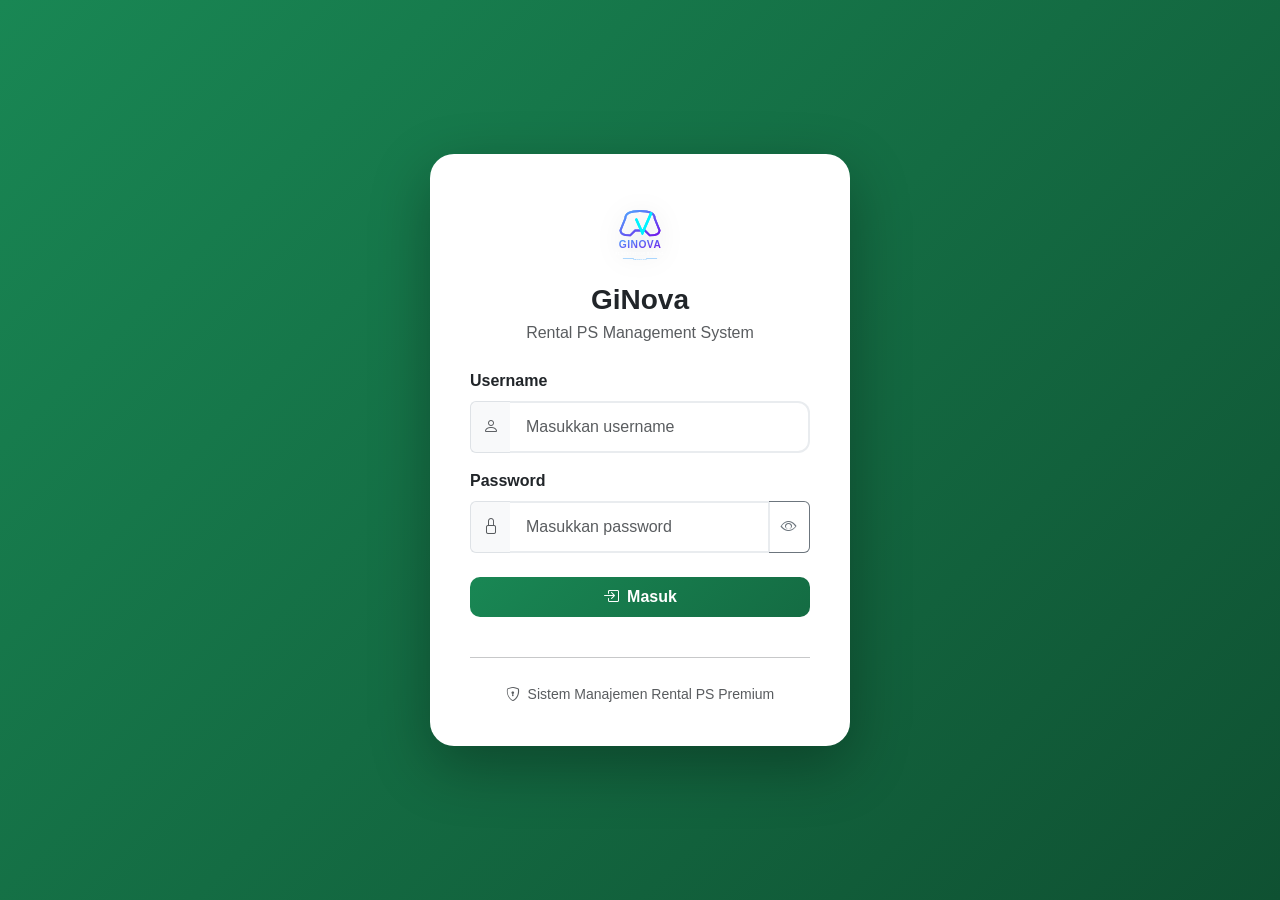
==== index.html @ f3b9b478 "Initial commit: GiNova Rental PS Management System - Premium Edition" ====
<!DOCTYPE html>
<html lang="id">
<head>
  <meta charset="UTF-8">
  <meta name="viewport" content="width=device-width, initial-scale=1.0">
  <meta name="description" content="GiNova Rental PS Management System - Sistem manajemen rental PlayStation premium dengan billing real-time, F&B, laporan keuangan, dan pembayaran QRIS.">
  <meta name="theme-color" content="#146c43">
  <meta name="apple-mobile-web-app-capable" content="yes">
  <meta name="apple-mobile-web-app-status-bar-style" content="black-translucent">
  <meta name="apple-mobile-web-app-title" content="GiNova PS">
  <meta name="msapplication-TileColor" content="#146c43">
  <title>Login | GiNova Rental PS</title>
  <link rel="manifest" href="manifest.json">
  <link rel="icon" type="image/svg+xml" href="img/ginova-logo.svg">
  <link rel="apple-touch-icon" href="img/ginova-logo.svg">
  <link rel="preconnect" href="https://cdn.jsdelivr.net">
  <link href="https://cdn.jsdelivr.net/npm/bootstrap@5.3.2/dist/css/bootstrap.min.css" rel="stylesheet">
  <link href="https://cdn.jsdelivr.net/npm/bootstrap-icons@1.11.1/font/bootstrap-icons.css" rel="stylesheet">
  <link rel="stylesheet" href="css/style.css">
</head>
<body>
  <div class="login-container">
    <div class="login-card fade-in">
      <div class="text-center mb-3">
        <img src="img/ginova-logo.svg" alt="GiNova" class="login-logo-img">
      </div>
      <h3 class="text-center fw-bold mb-1">GiNova</h3>
      <p class="text-muted text-center mb-4">Rental PS Management System</p>
      
      <form id="loginForm">
        <div class="mb-3">
          <label class="form-label fw-semibold">Username</label>
          <div class="input-group">
            <span class="input-group-text bg-light border-end-0">
              <i class="bi bi-person text-muted"></i>
            </span>
            <input type="text" class="form-control form-control-gn border-start-0" id="username" placeholder="Masukkan username" required>
          </div>
        </div>
        
        <div class="mb-4">
          <label class="form-label fw-semibold">Password</label>
          <div class="input-group">
            <span class="input-group-text bg-light border-end-0">
              <i class="bi bi-lock text-muted"></i>
            </span>
            <input type="password" class="form-control form-control-gn border-start-0" id="password" placeholder="Masukkan password" required>
            <button class="btn btn-outline-secondary border-start-0" type="button" id="togglePassword">
              <i class="bi bi-eye"></i>
            </button>
          </div>
        </div>
        
        <button type="submit" class="btn btn-gn-primary w-100 py-2 mb-3">
          <i class="bi bi-box-arrow-in-right me-2"></i>Masuk
        </button>
        
        <div class="alert alert-danger d-none" id="loginError">
          <i class="bi bi-exclamation-triangle-fill me-2"></i>
          <span id="errorMessage"></span>
        </div>
      </form>
      
      <hr class="my-4">
      
      <div class="text-center">
        <small class="text-muted">
          <i class="bi bi-shield-lock me-1"></i>
          Sistem Manajemen Rental PS Premium
        </small>
      </div>
    </div>
  </div>

  <script src="https://cdn.jsdelivr.net/npm/bootstrap@5.3.2/dist/js/bootstrap.bundle.min.js"></script>
  <script src="js/app.js"></script>
  <script src="js/auth.js"></script>
  <script>
    // Toggle password visibility
    document.getElementById('togglePassword').addEventListener('click', function() {
      const passwordInput = document.getElementById('password');
      const icon = this.querySelector('i');
      if (passwordInput.type === 'password') {
        passwordInput.type = 'text';
        icon.classList.replace('bi-eye', 'bi-eye-slash');
      } else {
        passwordInput.type = 'password';
        icon.classList.replace('bi-eye-slash', 'bi-eye');
      }
    });
    
    // Handle login
    document.getElementById('loginForm').addEventListener('submit', function(e) {
      e.preventDefault();
      
      const username = document.getElementById('username').value.trim();
      const password = document.getElementById('password').value;
      const errorDiv = document.getElementById('loginError');
      const errorMessage = document.getElementById('errorMessage');
      
      const result = Auth.login(username, password);
      
      if (result.success) {
        errorDiv.classList.add('d-none');
      if (result.user.role === 'admin') {
          window.location.replace('admin.html');
        } else {
          window.location.replace('dashboard.html');
        }
      } else {
        errorMessage.textContent = result.message;
        errorDiv.classList.remove('d-none');
      }
    });
    
    // Redirect if already logged in
    if (Auth.isLoggedIn()) {
      const user = Auth.getCurrentUser();
      if (user.role === 'admin') {
        window.location.replace('admin.html');
      } else {
        window.location.replace('dashboard.html');
      }
    }
  </script>
</body>
</html>
---- css/style.css ----
/* ============================================
   GINOVA - Rental PS Management System
   Bootstrap 5 Custom Theme (Green & White)
   ============================================ */

:root {
  --gn-primary: #198754;
  --gn-primary-dark: #146c43;
  --gn-primary-light: #d1e7dd;
  --gn-secondary: #f8f9fa;
  --gn-bg: #f1f8f5;
  --gn-card-bg: #ffffff;
  --gn-text-dark: #212529;
  --gn-text-muted: #6c757d;
  --gn-available: #198754;
  --gn-busy: #ffc107;
  --gn-danger: #dc3545;
  --gn-info: #0dcaf0;
}

body {
  background-color: var(--gn-bg);
  font-family: 'Segoe UI', Tahoma, Geneva, Verdana, sans-serif;
  color: var(--gn-text-dark);
}

/* Navbar Custom */
.navbar-ginova {
  background: linear-gradient(135deg, var(--gn-primary) 0%, var(--gn-primary-dark) 100%);
  box-shadow: 0 2px 10px rgba(25, 135, 84, 0.3);
}

.navbar-ginova .navbar-brand,
.navbar-ginova .nav-link {
  color: #ffffff !important;
}

.navbar-ginova .nav-link:hover {
  color: var(--gn-primary-light) !important;
}

/* Cards */
.gn-card {
  border: none;
  border-radius: 16px;
  box-shadow: 0 4px 20px rgba(0, 0, 0, 0.06);
  transition: all 0.3s ease;
  background: var(--gn-card-bg);
  overflow: hidden;
}

.gn-card:hover {
  transform: translateY(-4px);
  box-shadow: 0 8px 30px rgba(0, 0, 0, 0.1);
}

.gn-card-header {
  background: transparent;
  border-bottom: 1px solid rgba(25, 135, 84, 0.1);
  padding: 1.25rem 1.5rem;
  font-weight: 600;
}

/* Console Cards */
.console-card {
  border-radius: 16px;
  border: 2px solid transparent;
  transition: all 0.3s ease;
  position: relative;
  overflow: hidden;
}

.console-card::before {
  content: '';
  position: absolute;
  top: 0;
  left: 0;
  width: 4px;
  height: 100%;
  background: var(--gn-primary);
  transition: width 0.3s ease;
}

.console-card:hover::before {
  width: 6px;
}

.console-card.available {
  border-color: var(--gn-available);
  background: linear-gradient(135deg, #ffffff 0%, #e8f5e9 100%);
}

.console-card.busy {
  border-color: var(--gn-busy);
  background: linear-gradient(135deg, #ffffff 0%, #fff8e1 100%);
}

.console-card .status-badge {
  position: absolute;
  top: 12px;
  right: 12px;
  font-size: 0.75rem;
  padding: 4px 10px;
  border-radius: 20px;
  font-weight: 600;
}

.status-badge.available {
  background: var(--gn-primary-light);
  color: var(--gn-primary-dark);
}

.status-badge.busy {
  background: #fff3cd;
  color: #856404;
}

/* Timer Display */
.timer-display {
  font-family: 'Courier New', monospace;
  font-size: 1.5rem;
  font-weight: 700;
  letter-spacing: 2px;
  color: var(--gn-primary-dark);
}

.timer-display.warning {
  color: var(--gn-busy);
  animation: pulse 1s infinite;
}

@keyframes pulse {
  0%, 100% { opacity: 1; }
  50% { opacity: 0.6; }
}

/* Buttons Custom */
.btn-gn-primary {
  background: linear-gradient(135deg, var(--gn-primary) 0%, var(--gn-primary-dark) 100%);
  border: none;
  color: white;
  border-radius: 10px;
  padding: 10px 24px;
  font-weight: 600;
  transition: all 0.3s ease;
}

.btn-gn-primary:hover {
  transform: translateY(-2px);
  box-shadow: 0 6px 20px rgba(25, 135, 84, 0.4);
  color: white;
}

.btn-gn-outline {
  border: 2px solid var(--gn-primary);
  color: var(--gn-primary);
  background: transparent;
  border-radius: 10px;
  font-weight: 600;
  transition: all 0.3s ease;
}

.btn-gn-outline:hover {
  background: var(--gn-primary);
  color: white;
}

/* Login Page */
.login-container {
  min-height: 100vh;
  display: flex;
  align-items: center;
  justify-content: center;
  background: linear-gradient(135deg, var(--gn-primary) 0%, #0f5132 100%);
  padding: 20px;
}

.login-card {
  background: white;
  border-radius: 24px;
  padding: 40px;
  width: 100%;
  max-width: 420px;
  box-shadow: 0 20px 60px rgba(0, 0, 0, 0.3);
}

.login-logo {
  width: 80px;
  height: 80px;
  background: linear-gradient(135deg, var(--gn-primary) 0%, var(--gn-primary-dark) 100%);
  border-radius: 20px;
  display: flex;
  align-items: center;
  justify-content: center;
  margin: 0 auto 24px;
  color: white;
  font-size: 2rem;
  font-weight: 700;
}

.login-logo-img {
  max-width: 220px;
  width: 100%;
  height: auto;
  display: block;
  margin: 0 auto 16px;
  filter: drop-shadow(0 4px 12px rgba(0,0,0,0.15));
}

/* Form Controls */
.form-control-gn {
  border: 2px solid #e9ecef;
  border-radius: 12px;
  padding: 12px 16px;
  transition: all 0.3s ease;
}

.form-control-gn:focus {
  border-color: var(--gn-primary);
  box-shadow: 0 0 0 4px rgba(25, 135, 84, 0.15);
}

/* Tables */
.gn-table {
  border-collapse: separate;
  border-spacing: 0;
}

.gn-table thead th {
  background: var(--gn-primary);
  color: white;
  font-weight: 600;
  border: none;
  padding: 14px 16px;
}

.gn-table thead th:first-child {
  border-radius: 12px 0 0 0;
}

.gn-table thead th:last-child {
  border-radius: 0 12px 0 0;
}

.gn-table tbody td {
  padding: 14px 16px;
  border-bottom: 1px solid #e9ecef;
  vertical-align: middle;
}

.gn-table tbody tr:hover {
  background: var(--gn-primary-light);
}

/* Stats Cards */
.stat-card {
  border-radius: 16px;
  padding: 24px;
  color: white;
  position: relative;
  overflow: hidden;
}

.stat-card::after {
  content: '';
  position: absolute;
  top: -20px;
  right: -20px;
  width: 100px;
  height: 100px;
  background: rgba(255, 255, 255, 0.1);
  border-radius: 50%;
}

.stat-card.primary { background: linear-gradient(135deg, var(--gn-primary) 0%, var(--gn-primary-dark) 100%); }
.stat-card.warning { background: linear-gradient(135deg, #ffc107 0%, #e0a800 100%); color: #212529; }
.stat-card.danger { background: linear-gradient(135deg, #dc3545 0%, #bd2130 100%); }
.stat-card.info { background: linear-gradient(135deg, #0dcaf0 0%, #0aafc4 100%); }

.stat-card .stat-value {
  font-size: 2rem;
  font-weight: 700;
  margin-bottom: 4px;
}

.stat-card .stat-label {
  font-size: 0.875rem;
  opacity: 0.9;
}

/* Modal Custom */
.modal-gn .modal-content {
  border-radius: 20px;
  border: none;
  box-shadow: 0 20px 60px rgba(0, 0, 0, 0.2);
}

.modal-gn .modal-header {
  background: var(--gn-primary-light);
  border-radius: 20px 20px 0 0;
  border-bottom: 1px solid rgba(25, 135, 84, 0.2);
}

.modal-gn .modal-footer {
  border-top: 1px solid rgba(25, 135, 84, 0.1);
}

/* Receipt / Nota */
.receipt {
  background: white;
  border: 1px dashed #ccc;
  padding: 24px;
  max-width: 320px;
  margin: 0 auto;
  font-family: 'Courier New', monospace;
}

.receipt-header {
  text-align: center;
  border-bottom: 1px dashed #ccc;
  padding-bottom: 12px;
  margin-bottom: 12px;
}

.receipt-header h4 {
  margin: 0;
  font-weight: 700;
}

.receipt-line {
  display: flex;
  justify-content: space-between;
  padding: 4px 0;
}

.receipt-total {
  border-top: 1px dashed #ccc;
  margin-top: 12px;
  padding-top: 12px;
  font-weight: 700;
  font-size: 1.1rem;
}

/* Animations */
.fade-in {
  animation: fadeIn 0.4s ease;
}

@keyframes fadeIn {
  from { opacity: 0; transform: translateY(10px); }
  to { opacity: 1; transform: translateY(0); }
}

.slide-in {
  animation: slideIn 0.3s ease;
}

@keyframes slideIn {
  from { opacity: 0; transform: translateX(-20px); }
  to { opacity: 1; transform: translateX(0); }
}

/* Scrollbar Custom */
::-webkit-scrollbar {
  width: 8px;
}

::-webkit-scrollbar-track {
  background: var(--gn-bg);
}

::-webkit-scrollbar-thumb {
  background: var(--gn-primary);
  border-radius: 4px;
}

::-webkit-scrollbar-thumb:hover {
  background: var(--gn-primary-dark);
}

/* Print Styles */
@media print {
  .no-print {
    display: none !important;
  }
  .receipt {
    border: none;
    box-shadow: none;
  }
  body {
    background: white;
  }
}

/* Responsive Adjustments */
@media (max-width: 768px) {
  .login-card {
    padding: 24px;
  }
  
  .timer-display {
    font-size: 1.2rem;
  }
  
  .stat-card .stat-value {
    font-size: 1.5rem;
  }
}
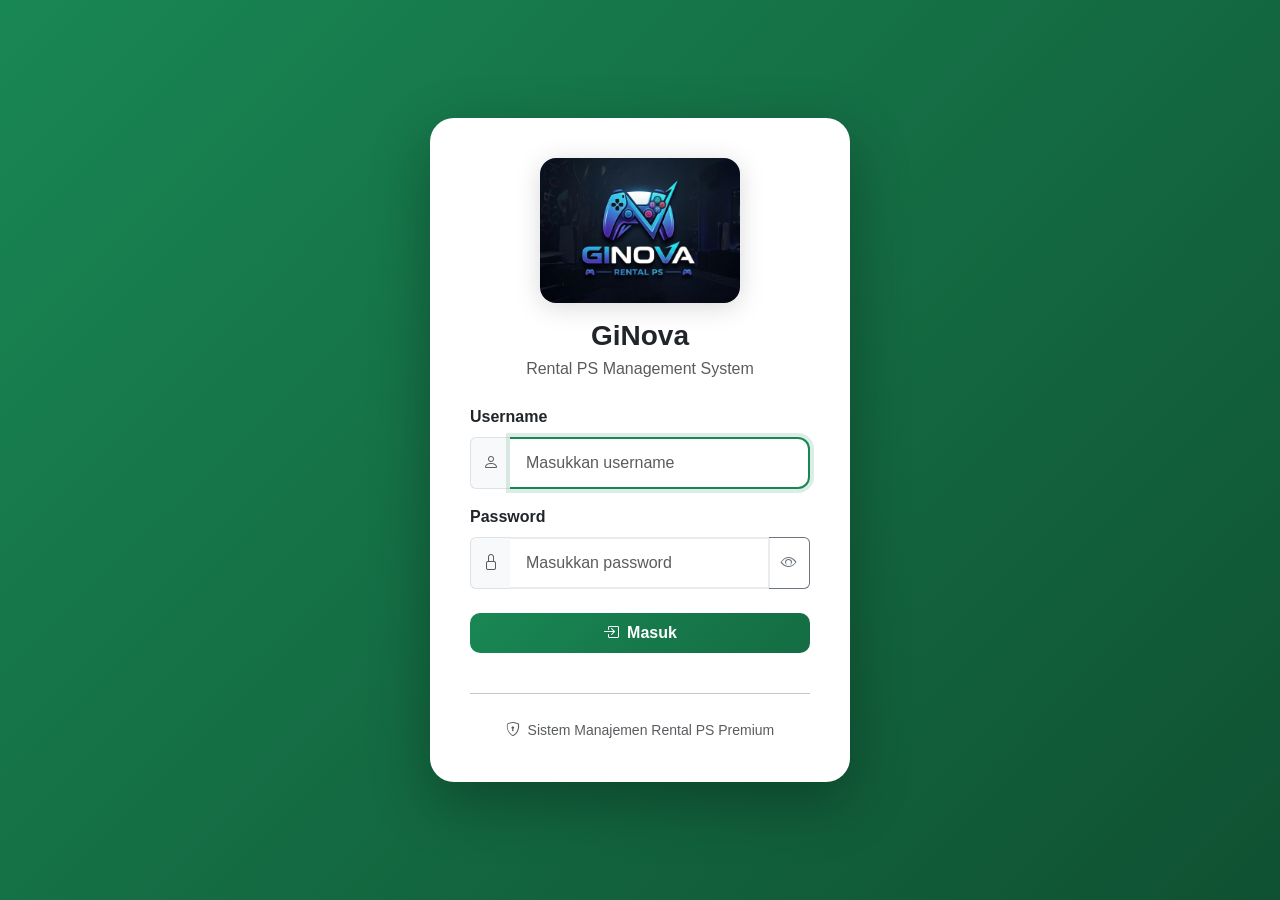
==== commit 626859d3: "Add files via upload" ====
--- a/index.html
+++ b/index.html
@@ -1,128 +1,160 @@
-<!DOCTYPE html>
-<html lang="id">
-<head>
-  <meta charset="UTF-8">
-  <meta name="viewport" content="width=device-width, initial-scale=1.0">
-  <meta name="description" content="GiNova Rental PS Management System - Sistem manajemen rental PlayStation premium dengan billing real-time, F&B, laporan keuangan, dan pembayaran QRIS.">
-  <meta name="theme-color" content="#146c43">
-  <meta name="apple-mobile-web-app-capable" content="yes">
-  <meta name="apple-mobile-web-app-status-bar-style" content="black-translucent">
-  <meta name="apple-mobile-web-app-title" content="GiNova PS">
-  <meta name="msapplication-TileColor" content="#146c43">
-  <title>Login | GiNova Rental PS</title>
-  <link rel="manifest" href="manifest.json">
-  <link rel="icon" type="image/svg+xml" href="img/ginova-logo.svg">
-  <link rel="apple-touch-icon" href="img/ginova-logo.svg">
-  <link rel="preconnect" href="https://cdn.jsdelivr.net">
-  <link href="https://cdn.jsdelivr.net/npm/bootstrap@5.3.2/dist/css/bootstrap.min.css" rel="stylesheet">
-  <link href="https://cdn.jsdelivr.net/npm/bootstrap-icons@1.11.1/font/bootstrap-icons.css" rel="stylesheet">
-  <link rel="stylesheet" href="css/style.css">
-</head>
-<body>
-  <div class="login-container">
-    <div class="login-card fade-in">
-      <div class="text-center mb-3">
-        <img src="img/ginova-logo.svg" alt="GiNova" class="login-logo-img">
-      </div>
-      <h3 class="text-center fw-bold mb-1">GiNova</h3>
-      <p class="text-muted text-center mb-4">Rental PS Management System</p>
-      
-      <form id="loginForm">
-        <div class="mb-3">
-          <label class="form-label fw-semibold">Username</label>
-          <div class="input-group">
-            <span class="input-group-text bg-light border-end-0">
-              <i class="bi bi-person text-muted"></i>
-            </span>
-            <input type="text" class="form-control form-control-gn border-start-0" id="username" placeholder="Masukkan username" required>
-          </div>
-        </div>
-        
-        <div class="mb-4">
-          <label class="form-label fw-semibold">Password</label>
-          <div class="input-group">
-            <span class="input-group-text bg-light border-end-0">
-              <i class="bi bi-lock text-muted"></i>
-            </span>
-            <input type="password" class="form-control form-control-gn border-start-0" id="password" placeholder="Masukkan password" required>
-            <button class="btn btn-outline-secondary border-start-0" type="button" id="togglePassword">
-              <i class="bi bi-eye"></i>
-            </button>
-          </div>
-        </div>
-        
-        <button type="submit" class="btn btn-gn-primary w-100 py-2 mb-3">
-          <i class="bi bi-box-arrow-in-right me-2"></i>Masuk
-        </button>
-        
-        <div class="alert alert-danger d-none" id="loginError">
-          <i class="bi bi-exclamation-triangle-fill me-2"></i>
-          <span id="errorMessage"></span>
-        </div>
-      </form>
-      
-      <hr class="my-4">
-      
-      <div class="text-center">
-        <small class="text-muted">
-          <i class="bi bi-shield-lock me-1"></i>
-          Sistem Manajemen Rental PS Premium
-        </small>
-      </div>
-    </div>
-  </div>
-
-  <script src="https://cdn.jsdelivr.net/npm/bootstrap@5.3.2/dist/js/bootstrap.bundle.min.js"></script>
-  <script src="js/app.js"></script>
-  <script src="js/auth.js"></script>
-  <script>
-    // Toggle password visibility
-    document.getElementById('togglePassword').addEventListener('click', function() {
-      const passwordInput = document.getElementById('password');
-      const icon = this.querySelector('i');
-      if (passwordInput.type === 'password') {
-        passwordInput.type = 'text';
-        icon.classList.replace('bi-eye', 'bi-eye-slash');
-      } else {
-        passwordInput.type = 'password';
-        icon.classList.replace('bi-eye-slash', 'bi-eye');
-      }
-    });
-    
-    // Handle login
-    document.getElementById('loginForm').addEventListener('submit', function(e) {
-      e.preventDefault();
-      
-      const username = document.getElementById('username').value.trim();
-      const password = document.getElementById('password').value;
-      const errorDiv = document.getElementById('loginError');
-      const errorMessage = document.getElementById('errorMessage');
-      
-      const result = Auth.login(username, password);
-      
-      if (result.success) {
-        errorDiv.classList.add('d-none');
-      if (result.user.role === 'admin') {
-          window.location.replace('admin.html');
-        } else {
-          window.location.replace('dashboard.html');
-        }
-      } else {
-        errorMessage.textContent = result.message;
-        errorDiv.classList.remove('d-none');
-      }
-    });
-    
-    // Redirect if already logged in
-    if (Auth.isLoggedIn()) {
-      const user = Auth.getCurrentUser();
-      if (user.role === 'admin') {
-        window.location.replace('admin.html');
-      } else {
-        window.location.replace('dashboard.html');
-      }
-    }
-  </script>
-</body>
-</html>
-
+<!DOCTYPE html>
+<html lang="id">
+<head>
+  <meta charset="UTF-8">
+  <meta name="viewport" content="width=device-width, initial-scale=1.0">
+  <meta name="description" content="GiNova Rental PS Management System - Sistem manajemen rental PlayStation premium dengan billing real-time, F&B, laporan keuangan, dan pembayaran QRIS.">
+  <meta name="theme-color" content="#146c43">
+  <meta name="mobile-web-app-capable" content="yes">
+  <meta name="apple-mobile-web-app-capable" content="yes">
+  <meta name="apple-mobile-web-app-status-bar-style" content="black-translucent">
+  <meta name="apple-mobile-web-app-title" content="GiNova PS">
+  <meta name="msapplication-TileColor" content="#146c43">
+  <title>Login | GiNova Rental PS</title>
+  <link rel="manifest" href="manifest.json">
+  <link rel="icon" type="image/jpeg" href="logo_ps.jpeg">
+  <link rel="apple-touch-icon" href="logo_ps.jpeg">
+  <link rel="preconnect" href="https://cdn.jsdelivr.net">
+  <link href="https://cdn.jsdelivr.net/npm/bootstrap@5.3.2/dist/css/bootstrap.min.css" rel="stylesheet">
+  <link href="https://cdn.jsdelivr.net/npm/bootstrap-icons@1.11.1/font/bootstrap-icons.css" rel="stylesheet">
+  <link rel="stylesheet" href="css/style.css">
+</head>
+
+<body>
+  <div class="login-container">
+    <div class="login-card fade-in">
+      <div class="text-center mb-3">
+        <img src="logo_ps.jpeg" alt="GiNova" class="login-logo-img">
+      </div>
+      <h3 class="text-center fw-bold mb-1">GiNova</h3>
+      <p class="text-muted text-center mb-4">Rental PS Management System</p>
+      
+      <form id="loginForm">
+        <div class="mb-3">
+          <label class="form-label fw-semibold">Username</label>
+          <div class="input-group">
+            <span class="input-group-text bg-light border-end-0">
+              <i class="bi bi-person text-muted"></i>
+            </span>
+            <input type="text" class="form-control form-control-gn border-start-0" id="username" placeholder="Masukkan username" required>
+          </div>
+        </div>
+        
+        <div class="mb-4">
+          <label class="form-label fw-semibold">Password</label>
+          <div class="input-group">
+            <span class="input-group-text bg-light border-end-0">
+              <i class="bi bi-lock text-muted"></i>
+            </span>
+            <input type="password" class="form-control form-control-gn border-start-0" id="password" placeholder="Masukkan password" required>
+            <button class="btn btn-outline-secondary border-start-0" type="button" id="togglePassword">
+              <i class="bi bi-eye"></i>
+            </button>
+          </div>
+        </div>
+        
+        <button type="submit" class="btn btn-gn-primary w-100 py-2 mb-3">
+          <i class="bi bi-box-arrow-in-right me-2"></i>Masuk
+        </button>
+        
+        <div class="alert alert-danger d-none" id="loginError">
+          <i class="bi bi-exclamation-triangle-fill me-2"></i>
+          <span id="errorMessage"></span>
+        </div>
+      </form>
+      
+      <hr class="my-4">
+      
+      <div class="text-center">
+        <small class="text-muted">
+          <i class="bi bi-shield-lock me-1"></i>
+          Sistem Manajemen Rental PS Premium
+        </small>
+      </div>
+    </div>
+  </div>
+
+  <script src="https://cdn.jsdelivr.net/npm/bootstrap@5.3.2/dist/js/bootstrap.bundle.min.js"></script>
+  <script src="js/app.js?v=1"></script>
+  <script src="js/auth.js?v=1"></script>
+  <script>
+    // Handle toggle password visibility
+    document.getElementById('togglePassword')?.addEventListener('click', function() {
+      const passwordInput = document.getElementById('password');
+      const icon = this.querySelector('i');
+      if (passwordInput.type === 'password') {
+        passwordInput.type = 'text';
+        icon.classList.remove('bi-eye');
+        icon.classList.add('bi-eye-slash');
+      } else {
+        passwordInput.type = 'password';
+        icon.classList.remove('bi-eye-slash');
+        icon.classList.add('bi-eye');
+      }
+    });
+
+    // Handle login form submission
+    document.getElementById('loginForm')?.addEventListener('submit', function(e) {
+      e.preventDefault();
+      
+      const username = document.getElementById('username')?.value.trim();
+      const password = document.getElementById('password')?.value;
+      const errorDiv = document.getElementById('loginError');
+      const errorMessage = document.getElementById('errorMessage');
+      const loginBtn = document.querySelector('#loginForm button[type="submit"]');
+      
+      if (!username || !password) {
+        if (errorDiv && errorMessage) {
+          errorMessage.textContent = 'Username dan password wajib diisi!';
+          errorDiv.classList.remove('d-none');
+        }
+        return;
+      }
+      
+      if (loginBtn) {
+        loginBtn.disabled = true;
+        loginBtn.innerHTML = '<span class="spinner-border spinner-border-sm me-2"></span>Memuat...';
+      }
+      
+      // Use sync login
+      const result = Auth.loginSync(username, password);
+      console.log('[LOGIN] Attempt:', username, result.success ? 'OK' : 'FAILED');
+      
+      if (result.success) {
+        // Success - redirect based on role
+        const userRole = result.user.role;
+        console.log('[LOGIN] ✅ Success, role:', userRole);
+        
+        if (userRole === 'admin') {
+          window.location.href = 'admin.html';
+        } else {
+          window.location.href = 'dashboard.html';
+        }
+      } else {
+        // Error - show message
+        if (errorDiv && errorMessage) {
+          errorMessage.textContent = result.message || 'Username atau password salah!';
+          errorDiv.classList.remove('d-none');
+        }
+        
+        if (loginBtn) {
+          loginBtn.disabled = false;
+          loginBtn.innerHTML = '<i class="bi bi-box-arrow-in-right me-2"></i>Masuk';
+        }
+        
+        console.log('[LOGIN] ❌ Failed:', result.message);
+      }
+    });
+
+    // Print demo credentials to console
+    console.log('%c🎮 GiNova Login Ready', 'color:#198754;font-size:16px;font-weight:bold');
+    console.log('%cDemo Accounts:', 'font-weight:bold');
+    console.log('%c  admin / admin123 → Admin Panel', 'color:#0d6efd');
+    console.log('%c  kasir / kasir123 → Dashboard', 'color:#0d6efd');
+
+    // Auto-focus username field
+    document.getElementById('username')?.focus();
+  </script>
+
+</body>
+</html>
--- a/css/style.css
+++ b/css/style.css
@@ -1,409 +1,1558 @@
-/* ============================================
-   GINOVA - Rental PS Management System
-   Bootstrap 5 Custom Theme (Green & White)
-   ============================================ */
-
-:root {
-  --gn-primary: #198754;
-  --gn-primary-dark: #146c43;
-  --gn-primary-light: #d1e7dd;
-  --gn-secondary: #f8f9fa;
-  --gn-bg: #f1f8f5;
-  --gn-card-bg: #ffffff;
-  --gn-text-dark: #212529;
-  --gn-text-muted: #6c757d;
-  --gn-available: #198754;
-  --gn-busy: #ffc107;
-  --gn-danger: #dc3545;
-  --gn-info: #0dcaf0;
-}
-
-body {
-  background-color: var(--gn-bg);
-  font-family: 'Segoe UI', Tahoma, Geneva, Verdana, sans-serif;
-  color: var(--gn-text-dark);
-}
-
-/* Navbar Custom */
-.navbar-ginova {
-  background: linear-gradient(135deg, var(--gn-primary) 0%, var(--gn-primary-dark) 100%);
-  box-shadow: 0 2px 10px rgba(25, 135, 84, 0.3);
-}
-
-.navbar-ginova .navbar-brand,
-.navbar-ginova .nav-link {
-  color: #ffffff !important;
-}
-
-.navbar-ginova .nav-link:hover {
-  color: var(--gn-primary-light) !important;
-}
-
-/* Cards */
-.gn-card {
-  border: none;
-  border-radius: 16px;
-  box-shadow: 0 4px 20px rgba(0, 0, 0, 0.06);
-  transition: all 0.3s ease;
-  background: var(--gn-card-bg);
-  overflow: hidden;
-}
-
-.gn-card:hover {
-  transform: translateY(-4px);
-  box-shadow: 0 8px 30px rgba(0, 0, 0, 0.1);
-}
-
-.gn-card-header {
-  background: transparent;
-  border-bottom: 1px solid rgba(25, 135, 84, 0.1);
-  padding: 1.25rem 1.5rem;
-  font-weight: 600;
-}
-
-/* Console Cards */
-.console-card {
-  border-radius: 16px;
-  border: 2px solid transparent;
-  transition: all 0.3s ease;
-  position: relative;
-  overflow: hidden;
-}
-
-.console-card::before {
-  content: '';
-  position: absolute;
-  top: 0;
-  left: 0;
-  width: 4px;
-  height: 100%;
-  background: var(--gn-primary);
-  transition: width 0.3s ease;
-}
-
-.console-card:hover::before {
-  width: 6px;
-}
-
-.console-card.available {
-  border-color: var(--gn-available);
-  background: linear-gradient(135deg, #ffffff 0%, #e8f5e9 100%);
-}
-
-.console-card.busy {
-  border-color: var(--gn-busy);
-  background: linear-gradient(135deg, #ffffff 0%, #fff8e1 100%);
-}
-
-.console-card .status-badge {
-  position: absolute;
-  top: 12px;
-  right: 12px;
-  font-size: 0.75rem;
-  padding: 4px 10px;
-  border-radius: 20px;
-  font-weight: 600;
-}
-
-.status-badge.available {
-  background: var(--gn-primary-light);
-  color: var(--gn-primary-dark);
-}
-
-.status-badge.busy {
-  background: #fff3cd;
-  color: #856404;
-}
-
-/* Timer Display */
-.timer-display {
-  font-family: 'Courier New', monospace;
-  font-size: 1.5rem;
-  font-weight: 700;
-  letter-spacing: 2px;
-  color: var(--gn-primary-dark);
-}
-
-.timer-display.warning {
-  color: var(--gn-busy);
-  animation: pulse 1s infinite;
-}
-
-@keyframes pulse {
-  0%, 100% { opacity: 1; }
-  50% { opacity: 0.6; }
-}
-
-/* Buttons Custom */
-.btn-gn-primary {
-  background: linear-gradient(135deg, var(--gn-primary) 0%, var(--gn-primary-dark) 100%);
-  border: none;
-  color: white;
-  border-radius: 10px;
-  padding: 10px 24px;
-  font-weight: 600;
-  transition: all 0.3s ease;
-}
-
-.btn-gn-primary:hover {
-  transform: translateY(-2px);
-  box-shadow: 0 6px 20px rgba(25, 135, 84, 0.4);
-  color: white;
-}
-
-.btn-gn-outline {
-  border: 2px solid var(--gn-primary);
-  color: var(--gn-primary);
-  background: transparent;
-  border-radius: 10px;
-  font-weight: 600;
-  transition: all 0.3s ease;
-}
-
-.btn-gn-outline:hover {
-  background: var(--gn-primary);
-  color: white;
-}
-
-/* Login Page */
-.login-container {
-  min-height: 100vh;
-  display: flex;
-  align-items: center;
-  justify-content: center;
-  background: linear-gradient(135deg, var(--gn-primary) 0%, #0f5132 100%);
-  padding: 20px;
-}
-
-.login-card {
-  background: white;
-  border-radius: 24px;
-  padding: 40px;
-  width: 100%;
-  max-width: 420px;
-  box-shadow: 0 20px 60px rgba(0, 0, 0, 0.3);
-}
-
-.login-logo {
-  width: 80px;
-  height: 80px;
-  background: linear-gradient(135deg, var(--gn-primary) 0%, var(--gn-primary-dark) 100%);
-  border-radius: 20px;
-  display: flex;
-  align-items: center;
-  justify-content: center;
-  margin: 0 auto 24px;
-  color: white;
-  font-size: 2rem;
-  font-weight: 700;
-}
-
-.login-logo-img {
-  max-width: 220px;
-  width: 100%;
-  height: auto;
-  display: block;
-  margin: 0 auto 16px;
-  filter: drop-shadow(0 4px 12px rgba(0,0,0,0.15));
-}
-
-/* Form Controls */
-.form-control-gn {
-  border: 2px solid #e9ecef;
-  border-radius: 12px;
-  padding: 12px 16px;
-  transition: all 0.3s ease;
-}
-
-.form-control-gn:focus {
-  border-color: var(--gn-primary);
-  box-shadow: 0 0 0 4px rgba(25, 135, 84, 0.15);
-}
-
-/* Tables */
-.gn-table {
-  border-collapse: separate;
-  border-spacing: 0;
-}
-
-.gn-table thead th {
-  background: var(--gn-primary);
-  color: white;
-  font-weight: 600;
-  border: none;
-  padding: 14px 16px;
-}
-
-.gn-table thead th:first-child {
-  border-radius: 12px 0 0 0;
-}
-
-.gn-table thead th:last-child {
-  border-radius: 0 12px 0 0;
-}
-
-.gn-table tbody td {
-  padding: 14px 16px;
-  border-bottom: 1px solid #e9ecef;
-  vertical-align: middle;
-}
-
-.gn-table tbody tr:hover {
-  background: var(--gn-primary-light);
-}
-
-/* Stats Cards */
-.stat-card {
-  border-radius: 16px;
-  padding: 24px;
-  color: white;
-  position: relative;
-  overflow: hidden;
-}
-
-.stat-card::after {
-  content: '';
-  position: absolute;
-  top: -20px;
-  right: -20px;
-  width: 100px;
-  height: 100px;
-  background: rgba(255, 255, 255, 0.1);
-  border-radius: 50%;
-}
-
-.stat-card.primary { background: linear-gradient(135deg, var(--gn-primary) 0%, var(--gn-primary-dark) 100%); }
-.stat-card.warning { background: linear-gradient(135deg, #ffc107 0%, #e0a800 100%); color: #212529; }
-.stat-card.danger { background: linear-gradient(135deg, #dc3545 0%, #bd2130 100%); }
-.stat-card.info { background: linear-gradient(135deg, #0dcaf0 0%, #0aafc4 100%); }
-
-.stat-card .stat-value {
-  font-size: 2rem;
-  font-weight: 700;
-  margin-bottom: 4px;
-}
-
-.stat-card .stat-label {
-  font-size: 0.875rem;
-  opacity: 0.9;
-}
-
-/* Modal Custom */
-.modal-gn .modal-content {
-  border-radius: 20px;
-  border: none;
-  box-shadow: 0 20px 60px rgba(0, 0, 0, 0.2);
-}
-
-.modal-gn .modal-header {
-  background: var(--gn-primary-light);
-  border-radius: 20px 20px 0 0;
-  border-bottom: 1px solid rgba(25, 135, 84, 0.2);
-}
-
-.modal-gn .modal-footer {
-  border-top: 1px solid rgba(25, 135, 84, 0.1);
-}
-
-/* Receipt / Nota */
-.receipt {
-  background: white;
-  border: 1px dashed #ccc;
-  padding: 24px;
-  max-width: 320px;
-  margin: 0 auto;
-  font-family: 'Courier New', monospace;
-}
-
-.receipt-header {
-  text-align: center;
-  border-bottom: 1px dashed #ccc;
-  padding-bottom: 12px;
-  margin-bottom: 12px;
-}
-
-.receipt-header h4 {
-  margin: 0;
-  font-weight: 700;
-}
-
-.receipt-line {
-  display: flex;
-  justify-content: space-between;
-  padding: 4px 0;
-}
-
-.receipt-total {
-  border-top: 1px dashed #ccc;
-  margin-top: 12px;
-  padding-top: 12px;
-  font-weight: 700;
-  font-size: 1.1rem;
-}
-
-/* Animations */
-.fade-in {
-  animation: fadeIn 0.4s ease;
-}
-
-@keyframes fadeIn {
-  from { opacity: 0; transform: translateY(10px); }
-  to { opacity: 1; transform: translateY(0); }
-}
-
-.slide-in {
-  animation: slideIn 0.3s ease;
-}
-
-@keyframes slideIn {
-  from { opacity: 0; transform: translateX(-20px); }
-  to { opacity: 1; transform: translateX(0); }
-}
-
-/* Scrollbar Custom */
-::-webkit-scrollbar {
-  width: 8px;
-}
-
-::-webkit-scrollbar-track {
-  background: var(--gn-bg);
-}
-
-::-webkit-scrollbar-thumb {
-  background: var(--gn-primary);
-  border-radius: 4px;
-}
-
-::-webkit-scrollbar-thumb:hover {
-  background: var(--gn-primary-dark);
-}
-
-/* Print Styles */
-@media print {
-  .no-print {
-    display: none !important;
-  }
-  .receipt {
-    border: none;
-    box-shadow: none;
-  }
-  body {
-    background: white;
-  }
-}
-
-/* Responsive Adjustments */
-@media (max-width: 768px) {
-  .login-card {
-    padding: 24px;
-  }
-  
-  .timer-display {
-    font-size: 1.2rem;
-  }
-  
-  .stat-card .stat-value {
-    font-size: 1.5rem;
-  }
-}
-
+/* ============================================
+   GINOVA - Rental PS Management System
+   Bootstrap 5 Custom Theme (Green & White)
+   ============================================ */
+
+:root {
+  --gn-primary: #198754;
+  --gn-primary-dark: #146c43;
+  --gn-primary-light: #d1e7dd;
+  --gn-secondary: #f8f9fa;
+  --gn-bg: #f1f8f5;
+  --gn-card-bg: #ffffff;
+  --gn-text-dark: #212529;
+  --gn-text-muted: #6c757d;
+  --gn-available: #198754;
+  --gn-busy: #ffc107;
+  --gn-danger: #dc3545;
+  --gn-info: #0dcaf0;
+}
+
+body {
+  background-color: var(--gn-bg);
+  background-image: radial-gradient(circle at top left, rgba(25,135,84,0.14), transparent 28%), radial-gradient(circle at bottom right, rgba(13,110,253,0.08), transparent 30%);
+  min-height: 100vh;
+  font-family: 'Segoe UI', Tahoma, Geneva, Verdana, sans-serif;
+  color: var(--gn-text-dark);
+}
+
+.dashboard-hero {
+  background: rgba(255, 255, 255, 0.92);
+  backdrop-filter: blur(16px);
+  border-radius: 28px;
+  border: 1px solid rgba(25, 135, 84, 0.1);
+  box-shadow: 0 22px 60px rgba(16, 97, 63, 0.08);
+}
+
+.hero-card {
+  background: transparent;
+}
+
+.hero-title {
+  font-size: clamp(2rem, 2.5vw, 2.6rem);
+  font-weight: 700;
+}
+
+.hero-subtitle {
+  max-width: 660px;
+  line-height: 1.7;
+}
+
+.hero-actions .btn {
+  min-width: 160px;
+}
+
+/* Navbar Custom */
+.navbar-ginova {
+  background: linear-gradient(135deg, var(--gn-primary) 0%, var(--gn-primary-dark) 100%);
+  box-shadow: 0 4px 20px rgba(25, 135, 84, 0.4);
+  backdrop-filter: blur(10px);
+  border-bottom: 1px solid rgba(255, 255, 255, 0.1);
+}
+
+.navbar-ginova .navbar-brand {
+  color: #ffffff !important;
+  font-weight: 700;
+  font-size: 1.5rem;
+  text-shadow: 0 2px 4px rgba(0, 0, 0, 0.3);
+}
+
+.navbar-ginova .navbar-brand img {
+  filter: drop-shadow(0 2px 4px rgba(0, 0, 0, 0.3));
+}
+
+.navbar-ginova .nav-link {
+  color: rgba(255, 255, 255, 0.9) !important;
+  font-weight: 500;
+  transition: all 0.3s ease;
+  position: relative;
+}
+
+.navbar-ginova .nav-link:hover {
+  color: #ffffff !important;
+  transform: translateY(-1px);
+}
+
+.navbar-ginova .nav-link.active {
+  background: rgba(255, 255, 255, 0.1);
+  border-radius: 8px;
+  padding: 8px 16px;
+}
+
+.navbar-ginova .navbar-toggler {
+  border: none;
+  background: rgba(255, 255, 255, 0.1);
+  border-radius: 8px;
+}
+
+.navbar-ginova .navbar-toggler-icon {
+  background-image: url("data:image/svg+xml,%3csvg xmlns='http://www.w3.org/2000/svg' viewBox='0 0 30 30'%3e%3cpath stroke='rgba%28255, 255, 255, 0.9%29' stroke-linecap='round' stroke-miterlimit='10' stroke-width='2' d='m4 7h22M4 15h22M4 23h22'/%3e%3c/svg%3e");
+}
+
+.navbar-ginova .dropdown-menu {
+  background: rgba(255, 255, 255, 0.95);
+  backdrop-filter: blur(10px);
+  border: 1px solid rgba(25, 135, 84, 0.2);
+  border-radius: 12px;
+  box-shadow: 0 8px 32px rgba(0, 0, 0, 0.1);
+}
+
+.navbar-ginova .dropdown-item {
+  color: var(--gn-primary);
+  font-weight: 500;
+}
+
+.navbar-ginova .dropdown-item:hover {
+  background: var(--gn-primary-light);
+  color: white;
+}
+
+/* Cards */
+.gn-card {
+  border: 1px solid rgba(25, 135, 84, 0.12);
+  border-radius: 24px;
+  box-shadow: 0 24px 60px rgba(22, 83, 47, 0.08);
+  transition: transform 0.3s ease, box-shadow 0.3s ease;
+  background: rgba(255, 255, 255, 0.96);
+  overflow: hidden;
+}
+
+.gn-card:hover {
+  transform: translateY(-6px);
+  box-shadow: 0 28px 80px rgba(22, 83, 47, 0.12);
+}
+
+.gn-card-header {
+  background: transparent;
+  border-bottom: 1px solid rgba(25, 135, 84, 0.12);
+  padding: 1.4rem 1.5rem;
+  font-weight: 700;
+}
+
+/* Console Cards */
+.console-card {
+  border-radius: 22px;
+  border: 1px solid rgba(25, 135, 84, 0.12);
+  transition: transform 0.3s ease, box-shadow 0.3s ease;
+  position: relative;
+  overflow: hidden;
+  min-height: 280px;
+  background-clip: padding-box;
+}
+
+.console-card:hover {
+  transform: translateY(-4px);
+  box-shadow: 0 18px 40px rgba(15, 95, 51, 0.12);
+}
+
+.console-card::before {
+  content: '';
+  position: absolute;
+  top: 0;
+  left: 0;
+  width: 4px;
+  height: 100%;
+  background: var(--gn-primary);
+  transition: width 0.3s ease;
+}
+
+.console-card:hover::before {
+  width: 8px;
+}
+
+.console-card.available {
+  border-color: rgba(25, 135, 84, 0.25);
+  background: linear-gradient(135deg, #fbfff9 0%, #eaf8ed 100%);
+}
+
+.console-card.busy {
+  border-color: rgba(255, 193, 7, 0.25);
+  background: linear-gradient(135deg, #fffdf5 0%, #fff6e7 100%);
+}
+
+.console-card .status-badge {
+  position: absolute;
+  top: 12px;
+  right: 12px;
+  font-size: 0.75rem;
+  padding: 4px 10px;
+  border-radius: 20px;
+  font-weight: 600;
+}
+
+.status-badge.available {
+  background: var(--gn-primary-light);
+  color: var(--gn-danger);
+}
+
+.status-badge.busy {
+  background: #fff3cd;
+  color: #856404;
+}
+
+/* Timer Display */
+.timer-display {
+  font-family: 'Courier New', monospace;
+  font-size: 1.5rem;
+  font-weight: 700;
+  letter-spacing: 2px;
+  color: var(--gn-danger);
+}
+
+.timer-display.warning {
+  color: var(--gn-danger); /* Mengubah warna peringatan menjadi merah */
+  animation: pulse 1s infinite;
+}
+
+@keyframes pulse {
+  0%, 100% { opacity: 1; }
+  50% { opacity: 0.6; }
+}
+
+/* Buttons Custom */
+.btn-gn-primary {
+  background: linear-gradient(135deg, var(--gn-primary) 0%, var(--gn-primary-dark) 100%);
+  border: none;
+  color: white;
+  border-radius: 10px;
+  padding: 10px 24px;
+  font-weight: 600;
+  transition: all 0.3s ease;
+}
+
+.btn-gn-primary:hover {
+  transform: translateY(-2px);
+  box-shadow: 0 6px 20px rgba(25, 135, 84, 0.4);
+  color: white;
+}
+
+.btn-gn-outline {
+  border: 2px solid var(--gn-primary);
+  color: var(--gn-primary);
+  background: transparent;
+  border-radius: 10px;
+  font-weight: 600;
+  transition: all 0.3s ease;
+}
+
+.btn-gn-outline:hover {
+  background: var(--gn-primary);
+  color: white;
+}
+
+/* Login Page */
+.login-container {
+  min-height: 100vh;
+  display: flex;
+  align-items: center;
+  justify-content: center;
+  background: linear-gradient(135deg, var(--gn-primary) 0%, #0f5132 100%);
+  padding: 20px;
+}
+
+.login-card {
+  background: white;
+  border-radius: 24px;
+  padding: 40px;
+  width: 100%;
+  max-width: 420px;
+  box-shadow: 0 20px 60px rgba(0, 0, 0, 0.3);
+}
+
+.login-logo {
+  width: 80px;
+  height: 80px;
+  background: linear-gradient(135deg, var(--gn-primary) 0%, var(--gn-primary-dark) 100%);
+  border-radius: 20px;
+  display: flex;
+  align-items: center;
+  justify-content: center;
+  margin: 0 auto 24px;
+  color: white;
+  font-size: 2rem;
+  font-weight: 700;
+}
+
+.login-logo-img {
+  max-width: 280px;
+  width: 100%;
+  height: auto;
+  display: block;
+  margin: 0 auto 16px;
+  filter: drop-shadow(0 4px 12px rgba(0,0,0,0.15));
+}
+
+/* Form Controls */
+.form-control-gn {
+  border: 2px solid #e9ecef;
+  border-radius: 12px;
+  padding: 12px 16px;
+  transition: all 0.3s ease;
+}
+
+.form-control-gn:focus {
+  border-color: var(--gn-primary);
+  box-shadow: 0 0 0 4px rgba(25, 135, 84, 0.15);
+}
+
+/* Tables */
+.gn-table {
+  border-collapse: separate;
+  border-spacing: 0;
+}
+
+.gn-table thead th {
+  background: var(--gn-primary);
+  color: white;
+  font-weight: 600;
+  border: none;
+  padding: 14px 16px;
+}
+
+.gn-table thead th:first-child {
+  border-radius: 12px 0 0 0;
+}
+
+.gn-table thead th:last-child {
+  border-radius: 0 12px 0 0;
+}
+
+.gn-table tbody td {
+  padding: 14px 18px;
+  border-bottom: 1px solid rgba(25, 135, 84, 0.08);
+  vertical-align: middle;
+}
+
+.gn-table tbody tr:hover {
+  background: rgba(25, 135, 84, 0.06);
+}
+
+.gn-table thead th {
+  border-bottom: 2px solid rgba(25, 135, 84, 0.14);
+}
+
+.gn-table {
+  border-radius: 20px;
+  overflow: hidden;
+}
+
+/* Stats Cards */
+.stat-card {
+  border-radius: 24px;
+  padding: 26px 24px;
+  color: white;
+  position: relative;
+  overflow: hidden;
+  min-height: 160px;
+}
+
+.stat-card::after {
+  content: '';
+  position: absolute;
+  top: -30px;
+  right: -30px;
+  width: 140px;
+  height: 140px;
+  background: rgba(255, 255, 255, 0.12);
+  border-radius: 50%;
+}
+
+.stat-card.primary { background: linear-gradient(135deg, var(--gn-primary) 0%, var(--gn-primary-dark) 100%); }
+.stat-card.warning { background: linear-gradient(135deg, #ffc107 0%, #e0a800 100%); color: #212529; }
+.stat-card.danger { background: linear-gradient(135deg, #dc3545 0%, #bd2130 100%); }
+.stat-card.info { background: linear-gradient(135deg, #0dcaf0 0%, #0aafc4 100%); }
+
+.stat-card .stat-value {
+  font-size: 2rem;
+  font-weight: 700;
+  margin-bottom: 4px;
+}
+
+.stat-card .stat-label {
+  font-size: 0.875rem;
+  opacity: 0.9;
+}
+
+/* Modal Custom */
+.modal-gn .modal-content {
+  border-radius: 24px;
+  border: none;
+  box-shadow: 0 30px 80px rgba(15, 95, 51, 0.18);
+}
+
+.modal-gn .modal-header {
+  background: var(--gn-primary-light);
+  border-radius: 20px 20px 0 0;
+  border-bottom: 1px solid rgba(25, 135, 84, 0.2);
+}
+
+.modal-gn .modal-footer {
+  border-top: 1px solid rgba(25, 135, 84, 0.1);
+}
+
+/* Receipt / Nota */
+.receipt {
+  background: white;
+  border: 1px dashed #ccc;
+  padding: 24px;
+  max-width: 320px;
+  margin: 0 auto;
+  font-family: 'Courier New', monospace;
+}
+
+.receipt-header {
+  text-align: center;
+  border-bottom: 1px dashed #ccc;
+  padding-bottom: 12px;
+  margin-bottom: 12px;
+}
+
+.receipt-header h4 {
+  margin: 0;
+  font-weight: 700;
+}
+
+.receipt-line {
+  display: flex;
+  justify-content: space-between;
+  padding: 4px 0;
+}
+
+.receipt-total {
+  border-top: 1px dashed #ccc;
+  margin-top: 12px;
+  padding-top: 12px;
+  font-weight: 700;
+  font-size: 1.1rem;
+}
+
+/* Animations */
+.fade-in {
+  animation: fadeIn 0.4s ease;
+}
+
+@keyframes fadeIn {
+  from { opacity: 0; transform: translateY(10px); }
+  to { opacity: 1; transform: translateY(0); }
+}
+
+.slide-in {
+  animation: slideIn 0.3s ease;
+}
+
+@keyframes slideIn {
+  from { opacity: 0; transform: translateX(-20px); }
+  to { opacity: 1; transform: translateX(0); }
+}
+
+/* Scrollbar Custom */
+::-webkit-scrollbar {
+  width: 8px;
+}
+
+::-webkit-scrollbar-track {
+  background: var(--gn-bg);
+}
+
+::-webkit-scrollbar-thumb {
+  background: var(--gn-primary);
+  border-radius: 4px;
+}
+
+::-webkit-scrollbar-thumb:hover {
+  background: var(--gn-primary-dark);
+}
+
+/* Print Styles */
+@media print {
+  .no-print {
+    display: none !important;
+  }
+  .receipt {
+    border: none;
+    box-shadow: none;
+  }
+  body {
+    background: white;
+  }
+}
+
+/* ============================================
+   REPEATING ALARM SYSTEM (5min/1min)
+   ============================================ */
+.alarm-container.repeating-alarm .alarm-box,
+.console-card.alarm-state,
+.timer-display.alarm-state,
+body.global-alarm {
+  animation: alarmFlash 0.8s infinite alternate;
+}
+
+@keyframes alarmFlash {
+  0% { 
+    opacity: 1;
+    background-color: rgba(220, 53, 69, 0.1);
+    box-shadow: 0 0 0 0 rgba(220, 53, 69, 0.4);
+  }
+  100% { 
+    opacity: 0.8;
+    background-color: rgba(220, 53, 69, 0.25);
+    box-shadow: 0 0 20px 5px rgba(220, 53, 69, 0.6);
+    transform: scale(1.02);
+  }
+}
+
+body.global-alarm {
+  animation-duration: 0.2s;
+}
+
+/* ============================================
+   ALARM NOTIFICATION SYSTEM
+   ============================================ */
+.alarm-container {
+  position: fixed;
+
+  top: 80px;
+  right: 20px;
+  z-index: 9999;
+  animation: alarmSlideIn 0.5s ease;
+}
+
+.alarm-box {
+  background: linear-gradient(135deg, #dc3545 0%, #bd2130 100%);
+  color: white;
+  padding: 16px 24px;
+  border-radius: 16px;
+  box-shadow: 0 10px 40px rgba(220, 53, 69, 0.4);
+  display: flex;
+  align-items: center;
+  gap: 16px;
+  min-width: 320px;
+}
+
+.alarm-icon {
+  font-size: 2rem;
+  animation: alarmPulse 1s infinite;
+}
+
+@keyframes alarmPulse {
+  0%, 100% { transform: scale(1); opacity: 1; }
+  50% { transform: scale(1.2); opacity: 0.8; }
+}
+
+@keyframes alarmSlideIn {
+  from { transform: translateX(100%); opacity: 0; }
+  to { transform: translateX(0); opacity: 1; }
+}
+
+/* Console card alarm state */
+.console-card.alarm {
+  animation: consoleAlarm 0.8s infinite;
+  border-color: #dc3545 !important;
+  background: linear-gradient(135deg, #ffffff 0%, #f8d7da 100%) !important;
+}
+
+@keyframes consoleAlarm {
+  0%, 100% { box-shadow: 0 0 0 0 rgba(220, 53, 69, 0.7); }
+  50% { box-shadow: 0 0 20px 5px rgba(220, 53, 69, 0.4); }
+}
+
+/* Timer display alarm */
+.timer-display.alarm {
+  color: #dc3545 !important;
+  animation: alarmPulse 1s infinite;
+}
+
+/* ============================================
+   VOID AUDIT TABLE STYLES
+   ============================================ */
+.void-audit-table thead th {
+  background: linear-gradient(135deg, #dc3545 0%, #bd2130 100%);
+  color: white;
+  font-weight: 600;
+  border: none;
+  padding: 14px 16px;
+}
+
+.void-audit-table thead th:first-child {
+  border-radius: 12px 0 0 0;
+}
+
+.void-audit-table thead th:last-child {
+  border-radius: 0 12px 0 0;
+}
+
+.void-audit-table tbody tr:hover {
+  background: rgba(220, 53, 69, 0.05);
+}
+
+.void-audit-table tfoot td {
+  background: #f8f9fa;
+  border-top: 2px solid #dc3545;
+}
+
+/* ============================================
+   VOID / PEMBATALAN STYLES
+   ============================================ */
+.item-void {
+  text-decoration: line-through;
+  opacity: 0.6;
+  color: #dc3545;
+}
+
+.badge-void {
+  background: #dc3545;
+  color: white;
+  font-size: 0.65rem;
+  padding: 2px 6px;
+  border-radius: 4px;
+  margin-left: 4px;
+  font-weight: 600;
+}
+
+.receipt-item-void {
+  text-decoration: line-through;
+  opacity: 0.5;
+  color: #dc3545;
+  font-size: 0.85rem;
+}
+
+.void-audit-card {
+  border-left: 4px solid #dc3545;
+  background: #fff5f5;
+}
+
+/* Guest F&B Only Badge */
+.guest-badge {
+  display: inline-flex;
+  align-items: center;
+  gap: 0.35rem;
+  background: linear-gradient(135deg, #0dcaf0 0%, #0aafc4 100%);
+  color: white;
+  border-radius: 12px;
+  padding: 0.45rem 0.9rem;
+  font-size: 0.82rem;
+  font-weight: 600;
+  margin-bottom: 0.8rem;
+}
+
+.console-card.guest-fnb {
+  border-color: rgba(13, 202, 240, 0.3);
+  background: linear-gradient(135deg, #f0fdff 0%, #e6f9fc 100%);
+}
+
+.console-card.guest-fnb::before {
+  background: var(--gn-info);
+}
+
+/* Customer name badge */
+.customer-name-badge {
+  background: linear-gradient(135deg, var(--gn-primary) 0%, var(--gn-primary-dark) 100%);
+  color: white;
+  font-size: 0.8rem;
+  padding: 4px 10px;
+  border-radius: 20px;
+  font-weight: 600;
+  display: inline-block;
+  margin-bottom: 8px;
+}
+
+/* F&B item list in console card */
+.fnb-mini-list {
+  font-size: 0.75rem;
+  color: var(--gn-text-muted);
+  margin-top: 4px;
+}
+
+.fnb-mini-list .fnb-item {
+  display: inline-block;
+  background: rgba(25, 135, 84, 0.1);
+  padding: 2px 6px;
+  border-radius: 4px;
+  margin-right: 4px;
+  margin-bottom: 2px;
+}
+
+.fnb-mini-list .fnb-item.void {
+  background: rgba(220, 53, 69, 0.1);
+  color: #dc3545;
+  text-decoration: line-through;
+}
+
+/* Manage F&B modal item row */
+.fnb-manage-item {
+  display: flex;
+  justify-content: space-between;
+  align-items: center;
+  padding: 10px 14px;
+  border: 1px solid #e9ecef;
+  border-radius: 10px;
+  margin-bottom: 8px;
+  background: white;
+}
+
+.fnb-manage-item.voided {
+  background: #f8f9fa;
+  border-color: #dc3545;
+}
+
+/* Responsive Adjustments */
+@media (max-width: 768px) {
+  .login-card {
+    padding: 24px;
+  }
+  
+  .timer-display {
+    font-size: 1.2rem;
+  }
+  
+  .stat-card .stat-value {
+    font-size: 1.5rem;
+  }
+  
+  .alarm-box {
+    min-width: 260px;
+    padding: 12px 16px;
+  }
+  
+  .alarm-container {
+    right: 10px;
+    left: 10px;
+  }
+}
+
+/* ============================================
+   LOGO GINOVA BRANDING STYLES
+   ============================================ */
+
+/* Logo melingkar untuk avatar profil */
+.avatar-logo {
+  width: 36px;
+  height: 36px;
+  border-radius: 50%;
+  object-fit: cover;
+  border: 2px solid #ffffff;
+  box-shadow: 0 0 0 2px rgba(25, 135, 84, 0.3);
+  transition: all 0.3s ease;
+}
+
+.avatar-logo:hover {
+  transform: scale(1.1);
+  box-shadow: 0 0 0 3px rgba(25, 135, 84, 0.5);
+}
+
+/* Logo di navbar / header brand */
+.brand-logo-nav {
+  max-height: 48px;
+  width: auto;
+  object-fit: contain;
+  border-radius: 8px;
+}
+
+.navbar-ginova .navbar-brand img {
+  max-height: 40px;
+  width: auto;
+  margin-right: 12px;
+  filter: drop-shadow(0 2px 4px rgba(0, 0, 0, 0.3));
+}
+
+/* Logo di sidebar brand */
+.sidebar-brand img.brand-logo-nav {
+  max-height: 48px;
+  width: auto;
+  border-radius: 8px;
+}
+
+/* Logo kecil di samping welcome message / judul halaman */
+.welcome-logo {
+  width: 32px;
+  height: 32px;
+  border-radius: 50%;
+  object-fit: cover;
+  border: 2px solid rgba(25, 135, 84, 0.3);
+  margin-right: 8px;
+  vertical-align: middle;
+}
+
+/* Logo di login page */
+.login-logo-img {
+  max-width: 200px;
+  width: 100%;
+  height: auto;
+  display: block;
+  margin: 0 auto 16px;
+  border-radius: 16px;
+  filter: drop-shadow(0 4px 12px rgba(0,0,0,0.15));
+}
+
+/* Responsif logo */
+@media (max-width: 768px) {
+  .avatar-logo {
+    width: 32px;
+    height: 32px;
+  }
+  .brand-logo-nav {
+    max-height: 38px;
+  }
+  .sidebar-brand img.brand-logo-nav {
+    max-height: 38px;
+  }
+  .welcome-logo {
+    width: 28px;
+    height: 28px;
+  }
+  .login-logo-img {
+    max-width: 160px;
+  }
+}
+
+/* ============================================
+   PREMIUM ADMIN DASHBOARD STYLES
+   ============================================ */
+
+/* Dark Mode */
+body.dark-mode {
+  background: #0f172a;
+  background-image: radial-gradient(circle at top left, rgba(16,185,129,0.08), transparent 28%), radial-gradient(circle at bottom right, rgba(56,189,248,0.05), transparent 30%);
+  color: #e2e8f0;
+}
+
+body.dark-mode .gn-card {
+  background: rgba(30, 41, 59, 0.96);
+  border-color: rgba(148, 163, 184, 0.12);
+  box-shadow: 0 24px 60px rgba(0, 0, 0, 0.25);
+}
+
+body.dark-mode .gn-card:hover {
+  box-shadow: 0 28px 80px rgba(0, 0, 0, 0.35);
+}
+
+body.dark-mode .gn-card-header {
+  border-bottom-color: rgba(148, 163, 184, 0.12);
+  color: #f1f5f9;
+}
+
+body.dark-mode .dashboard-hero {
+  background: rgba(30, 41, 59, 0.92);
+  border-color: rgba(148, 163, 184, 0.12);
+}
+
+body.dark-mode .hero-subtitle {
+  color: #94a3b8 !important;
+}
+
+body.dark-mode .form-control-gn {
+  background: #1e293b;
+  border-color: #334155;
+  color: #e2e8f0;
+}
+
+body.dark-mode .form-control-gn:focus {
+  border-color: var(--gn-primary);
+  box-shadow: 0 0 0 4px rgba(25, 135, 84, 0.25);
+}
+
+body.dark-mode .table {
+  color: #e2e8f0;
+}
+
+body.dark-mode .gn-table tbody tr:hover {
+  background: rgba(25, 135, 84, 0.1);
+}
+
+body.dark-mode .text-muted {
+  color: #94a3b8 !important;
+}
+
+body.dark-mode .dropdown-menu {
+  background: #1e293b;
+  border-color: #334155;
+}
+
+body.dark-mode .dropdown-item {
+  color: #e2e8f0;
+}
+
+body.dark-mode .dropdown-item:hover {
+  background: #334155;
+}
+
+body.dark-mode .dropdown-divider {
+  border-color: #334155;
+}
+
+/* Admin Sidebar */
+.admin-sidebar {
+  position: fixed;
+  top: 0;
+  left: 0;
+  width: 260px;
+  height: 100vh;
+  background: linear-gradient(180deg, #0f5132 0%, #146c43 100%);
+  color: white;
+  z-index: 1040;
+  display: flex;
+  flex-direction: column;
+  transition: transform 0.3s ease;
+  box-shadow: 4px 0 20px rgba(0,0,0,0.15);
+}
+
+.sidebar-brand {
+  padding: 24px 20px;
+  display: flex;
+  align-items: center;
+  gap: 12px;
+  border-bottom: 1px solid rgba(255,255,255,0.1);
+}
+
+.sidebar-brand img {
+  max-height: 48px;
+  width: auto;
+  display: block;
+}
+
+.brand-text {
+  min-width: 0;
+  overflow: hidden;
+}
+
+.brand-title {
+  font-weight: 700;
+  font-size: 1.25rem;
+  line-height: 1;
+  white-space: nowrap;
+  overflow: hidden;
+  text-overflow: ellipsis;
+}
+
+.brand-subtitle {
+  font-size: 0.75rem;
+  opacity: 0.8;
+  letter-spacing: 0.5px;
+  text-transform: uppercase;
+  white-space: nowrap;
+  overflow: hidden;
+  text-overflow: ellipsis;
+}
+
+.sidebar-nav {
+  flex: 1;
+  padding: 16px 12px;
+  overflow-y: auto;
+}
+
+.sidebar-nav .nav-link {
+  display: flex;
+  align-items: center;
+  gap: 12px;
+  padding: 12px 16px;
+  color: rgba(255,255,255,0.85);
+  text-decoration: none;
+  border-radius: 12px;
+  margin-bottom: 4px;
+  transition: all 0.2s ease;
+  font-weight: 500;
+}
+
+.sidebar-nav .nav-link:hover,
+.sidebar-nav .nav-link.active {
+  background: rgba(255,255,255,0.15);
+  color: white;
+  transform: translateX(4px);
+}
+
+.sidebar-nav .nav-link i {
+  font-size: 1.2rem;
+  width: 24px;
+  text-align: center;
+}
+
+.sidebar-footer {
+  padding: 16px 12px;
+  border-top: 1px solid rgba(255,255,255,0.1);
+}
+
+.sidebar-footer .nav-link {
+  display: flex;
+  align-items: center;
+  gap: 12px;
+  padding: 10px 16px;
+  color: rgba(255,255,255,0.85);
+  text-decoration: none;
+  border-radius: 12px;
+  margin-bottom: 4px;
+  transition: all 0.2s ease;
+  font-weight: 500;
+}
+
+.sidebar-footer .nav-link:hover {
+  background: rgba(255,255,255,0.15);
+  color: white;
+}
+
+.sidebar-overlay {
+  position: fixed;
+  top: 0;
+  left: 0;
+  width: 100%;
+  height: 100%;
+  background: rgba(0,0,0,0.5);
+  z-index: 1035;
+}
+
+@media (max-width: 991px) {
+  .admin-sidebar {
+    transform: translateX(-100%);
+  }
+  .admin-sidebar.show {
+    transform: translateX(0);
+  }
+}
+
+/* Admin Main */
+.admin-main {
+  margin-left: 260px;
+  min-height: 100vh;
+  display: flex;
+  flex-direction: column;
+}
+
+@media (max-width: 991px) {
+  .admin-main {
+    margin-left: 0;
+  }
+}
+
+/* Admin Header */
+.admin-header {
+  position: sticky;
+  top: 0;
+  z-index: 1020;
+  background: rgba(255, 255, 255, 0.92);
+  backdrop-filter: blur(16px);
+  border-bottom: 1px solid rgba(25, 135, 84, 0.1);
+  padding: 12px 24px;
+  display: flex;
+  align-items: center;
+  justify-content: space-between;
+}
+
+body.dark-mode .admin-header {
+  background: rgba(15, 23, 42, 0.92);
+  border-bottom-color: rgba(148, 163, 184, 0.12);
+}
+
+.header-clock {
+  font-family: 'Courier New', monospace;
+  font-weight: 700;
+  font-size: 1rem;
+  color: var(--gn-primary);
+  background: rgba(25, 135, 84, 0.1);
+  padding: 6px 14px;
+  border-radius: 10px;
+}
+
+body.dark-mode .header-clock {
+  color: #10b981;
+  background: rgba(16, 185, 129, 0.15);
+}
+
+.avatar-circle {
+  width: 36px;
+  height: 36px;
+  border-radius: 50%;
+  display: flex;
+  align-items: center;
+  justify-content: center;
+  font-size: 1rem;
+}
+
+.premium-badge {
+  background: linear-gradient(135deg, #f59e0b 0%, #d97706 100%);
+  color: white;
+  font-size: 0.7rem;
+  font-weight: 700;
+  padding: 4px 10px;
+  border-radius: 20px;
+  letter-spacing: 0.5px;
+}
+
+/* Admin Content */
+.admin-content {
+  padding: 24px;
+  flex: 1;
+}
+
+/* Fade Up Animation */
+.fade-up {
+  animation: fadeUp 0.5s ease;
+}
+
+@keyframes fadeUp {
+  from { opacity: 0; transform: translateY(20px); }
+  to { opacity: 1; transform: translateY(0); }
+}
+
+/* Toast Container */
+.toast-container-premium {
+  position: fixed;
+  top: 20px;
+  right: 20px;
+  z-index: 9999;
+  display: flex;
+  flex-direction: column;
+  gap: 10px;
+  max-width: 380px;
+}
+
+.gn-toast {
+  background: white;
+  border-radius: 16px;
+  padding: 14px 18px;
+  box-shadow: 0 10px 40px rgba(0,0,0,0.12);
+  display: flex;
+  align-items: center;
+  gap: 12px;
+  animation: toastSlideIn 0.4s ease;
+  border-left: 4px solid var(--gn-primary);
+}
+
+.gn-toast.removing {
+  animation: toastSlideOut 0.35s ease forwards;
+}
+
+.gn-toast.error { border-left-color: #dc3545; }
+.gn-toast.warning { border-left-color: #ffc107; }
+.gn-toast.info { border-left-color: #0dcaf0; }
+
+body.dark-mode .gn-toast {
+  background: #1e293b;
+  color: #e2e8f0;
+  box-shadow: 0 10px 40px rgba(0,0,0,0.3);
+}
+
+@keyframes toastSlideIn {
+  from { transform: translateX(100%); opacity: 0; }
+  to { transform: translateX(0); opacity: 1; }
+}
+
+@keyframes toastSlideOut {
+  from { transform: translateX(0); opacity: 1; }
+  to { transform: translateX(100%); opacity: 0; }
+}
+
+/* Skeleton Loader */
+.skeleton {
+  background: linear-gradient(90deg, #e9ecef 25%, #f8f9fa 50%, #e9ecef 75%);
+  background-size: 200% 100%;
+  animation: skeletonShimmer 1.5s infinite;
+  border-radius: 8px;
+}
+
+body.dark-mode .skeleton {
+  background: linear-gradient(90deg, #334155 25%, #475569 50%, #334155 75%);
+  background-size: 200% 100%;
+}
+
+@keyframes skeletonShimmer {
+  0% { background-position: 200% 0; }
+  100% { background-position: -200% 0; }
+}
+
+/* Export Button */
+.btn-export {
+  background: linear-gradient(135deg, #217346 0%, #1a5c38 100%);
+  color: white;
+  border: none;
+  border-radius: 10px;
+  padding: 10px 20px;
+  font-weight: 600;
+  transition: all 0.3s ease;
+}
+
+.btn-export:hover {
+  transform: translateY(-2px);
+  box-shadow: 0 6px 20px rgba(33, 115, 70, 0.4);
+  color: white;
+}
+
+/* Chart Glow */
+.chart-glow {
+  position: relative;
+}
+
+.chart-glow::after {
+  content: '';
+  position: absolute;
+  top: 50%;
+  left: 50%;
+  transform: translate(-50%, -50%);
+  width: 80%;
+  height: 80%;
+  background: radial-gradient(circle, rgba(25,135,84,0.06) 0%, transparent 70%);
+  pointer-events: none;
+  z-index: 0;
+}
+
+body.dark-mode .chart-glow::after {
+  background: radial-gradient(circle, rgba(16,185,129,0.04) 0%, transparent 70%);
+}
+
+/* Modal Scale In */
+.modal-gn .modal-content {
+  animation: modalScaleIn 0.3s ease;
+}
+
+@keyframes modalScaleIn {
+  from { opacity: 0; transform: scale(0.95); }
+  to { opacity: 1; transform: scale(1); }
+}
+
+/* Dropdown Toggle Fix */
+.dropdown-toggle::after {
+  display: none;
+}
+
+/* ============================================
+   BILL / STRUK MODERN STYLES
+   ============================================ */
+
+.bill-card {
+  background: linear-gradient(180deg, #ffffff 0%, #f8fffb 100%);
+  border: 1px solid rgba(25, 135, 84, 0.15);
+  border-radius: 20px;
+  padding: 1.5rem;
+  box-shadow: 0 12px 36px rgba(15, 95, 51, 0.08);
+  max-width: 420px;
+  margin: 0 auto;
+  font-family: 'Inter', 'Segoe UI', system-ui, sans-serif;
+}
+
+.bill-header {
+  padding-bottom: 0.5rem;
+}
+
+.bill-logo {
+  width: 56px;
+  height: 56px;
+  border-radius: 14px;
+  object-fit: cover;
+  margin-bottom: 0.5rem;
+  box-shadow: 0 4px 12px rgba(0,0,0,0.1);
+}
+
+.bill-divider {
+  border-top: 1px dashed rgba(25, 135, 84, 0.2);
+  margin: 0.75rem 0;
+}
+
+.bill-customer {
+  font-size: 0.9rem;
+}
+
+.bill-section {
+  margin-bottom: 0.5rem;
+}
+
+.bill-section-title {
+  font-size: 0.75rem;
+  font-weight: 700;
+  letter-spacing: 1px;
+  text-transform: uppercase;
+  color: var(--gn-primary);
+  margin-bottom: 0.5rem;
+}
+
+.bill-item {
+  display: flex;
+  justify-content: space-between;
+  align-items: center;
+  padding: 4px 0;
+  font-size: 0.9rem;
+}
+
+.bill-item span:first-child {
+  color: var(--gn-text-muted);
+}
+
+.bill-item span:last-child {
+  font-weight: 600;
+  color: var(--gn-text-dark);
+}
+
+.bill-subtotal {
+  border-top: 1px solid rgba(25, 135, 84, 0.1);
+  margin-top: 0.4rem;
+  padding-top: 0.5rem;
+}
+
+.bill-subtotal span:first-child {
+  font-weight: 600;
+  color: var(--gn-text-dark);
+}
+
+.bill-total {
+  font-size: 1.1rem;
+  font-weight: 800;
+  padding: 0.75rem 0;
+}
+
+.bill-total span:first-child {
+  color: var(--gn-primary-dark);
+}
+
+.bill-total span:last-child {
+  color: var(--gn-primary);
+  font-size: 1.2rem;
+}
+
+.bill-payment-section {
+  background: rgba(25, 135, 84, 0.03);
+  border-radius: 12px;
+  padding: 0.75rem;
+  margin-top: 0.5rem;
+}
+
+.bill-status-lunas {
+  display: inline-flex;
+  align-items: center;
+  background: linear-gradient(135deg, #198754 0%, #146c43 100%);
+  color: white;
+  font-size: 0.9rem;
+  font-weight: 700;
+  letter-spacing: 2px;
+  padding: 6px 18px;
+  border-radius: 999px;
+  box-shadow: 0 4px 14px rgba(25, 135, 84, 0.3);
+}
+
+.bill-status-pending {
+  display: inline-flex;
+  align-items: center;
+  background: rgba(13, 110, 253, 0.12);
+  color: #0d6efd;
+  font-size: 0.85rem;
+  font-weight: 700;
+  letter-spacing: 1px;
+  padding: 6px 14px;
+  border-radius: 999px;
+}
+
+body.dark-mode .bill-card {
+  background: linear-gradient(180deg, #1e293b 0%, #0f172a 100%);
+  border-color: rgba(148, 163, 184, 0.15);
+}
+
+body.dark-mode .bill-item span:first-child {
+  color: #94a3b8;
+}
+
+body.dark-mode .bill-item span:last-child {
+  color: #f1f5f9;
+}
+
+body.dark-mode .bill-section-title {
+  color: #34d399;
+}
+
+body.dark-mode .bill-total span:first-child {
+  color: #34d399;
+}
+
+body.dark-mode .bill-total span:last-child {
+  color: #34d399;
+}
+
+@media print {
+  @page { size: 80mm auto; margin: 0; }
+  body * { visibility: hidden; }
+  #billCard, #billCard * { visibility: visible; }
+  #billCard {
+    position: absolute; left: 0; top: 0; width: 100%; max-width: 300px;
+    margin: 0 auto; box-shadow: none; border: none; padding: 0.5rem;
+    font-family: 'Courier New', monospace; font-size: 11px;
+    background: white !important;
+  }
+  .bill-logo { width: 48px; height: 48px; display: block; margin: 0 auto 4px; }
+  .bill-divider { border-top: 1px dashed #000; margin: 6px 0; }
+  .bill-section-title { font-size: 10px; letter-spacing: 0.5px; }
+  .bill-item { font-size: 11px; padding: 2px 0; }
+  .bill-total { font-size: 12px; font-weight: 700; }
+  .bill-status-lunas {
+    background: #000 !important; color: #fff !important;
+    -webkit-print-color-adjust: exact; print-color-adjust: exact;
+    font-size: 11px; padding: 4px 12px;
+  }
+  .bill-footer { font-size: 9px; margin-top: 8px; }
+  .no-print, .modal-footer, .modal-header, .btn, .form-label,
+  .form-control, .alert:not(.bill-status-lunas), #cashPaymentForm, #qrisPaymentForm,
+  #billStatusPending, #btnCompletePayment, #btnPrintReceipt {
+    display: none !important;
+  }
+  #billPaymentSection { display: block !important; }
+  #billChangeRow { display: flex !important; }
+}
+
+/* ============================================
+   ADMIN DASHBOARD SUMMARY CARDS
+   ============================================ */
+.dashboard-summary-grid {
+  display: grid;
+  grid-template-columns: repeat(auto-fit, minmax(240px, 1fr));
+  gap: 1.5rem;
+}
+
+.summary-card {
+  background: rgba(255,255,255,0.96);
+  border: 1px solid rgba(25,135,84,0.12);
+  border-radius: 24px;
+  padding: 1.5rem;
+  display: flex;
+  align-items: center;
+  gap: 1rem;
+  box-shadow: 0 12px 36px rgba(15,95,51,0.08);
+  transition: transform 0.3s ease, box-shadow 0.3s ease;
+}
+
+.summary-card:hover {
+  transform: translateY(-4px);
+  box-shadow: 0 18px 48px rgba(15,95,51,0.14);
+}
+
+.summary-icon {
+  width: 56px;
+  height: 56px;
+  border-radius: 16px;
+  display: flex;
+  align-items: center;
+  justify-content: center;
+  font-size: 1.5rem;
+  flex-shrink: 0;
+}
+
+.summary-card:nth-child(1) .summary-icon { background: rgba(25,135,84,0.12); color: #198754; }
+.summary-card:nth-child(2) .summary-icon { background: rgba(13,110,253,0.12); color: #0d6efd; }
+.summary-card:nth-child(3) .summary-icon { background: rgba(255,193,7,0.15); color: #856404; }
+.summary-card:nth-child(4) .summary-icon { background: rgba(13,202,240,0.12); color: #0dcaf0; }
+
+.summary-content { flex: 1; min-width: 0; }
+
+.summary-value {
+  font-size: 1.5rem;
+  font-weight: 700;
+  color: var(--gn-text-dark);
+  line-height: 1.2;
+}
+
+.summary-label {
+  font-size: 0.875rem;
+  color: var(--gn-text-muted);
+  margin-top: 2px;
+}
+
+.summary-subtext {
+  font-size: 0.8rem;
+  margin-top: 4px;
+}
+
+body.dark-mode .summary-card {
+  background: rgba(30,41,59,0.96);
+  border-color: rgba(148,163,184,0.12);
+}
+
+body.dark-mode .summary-value { color: #f1f5f9; }
+body.dark-mode .summary-label { color: #94a3b8; }
+
+/* ============================================
+   CONSOLE CARD ACTION BUTTONS (MODERN & BRIGHT)
+   ============================================ */
+.card-actions {
+  display: flex;
+  flex-direction: column;
+  gap: 8px;
+}
+
+.card-actions .btn {
+  font-weight: 800 !important;
+  text-transform: uppercase;
+  font-size: 0.75rem;
+  letter-spacing: 0.8px;
+  border: none;
+  padding: 10px 12px;
+  border-radius: 12px;
+  width: 100%;
+  display: flex;
+  align-items: center;
+  justify-content: center;
+  transition: all 0.2s ease;
+  box-shadow: 0 4px 12px rgba(0,0,0,0.25);
+}
+
+.card-actions .btn:hover {
+  transform: scale(1.02);
+  filter: brightness(1.2);
+  box-shadow: 0 6px 16px rgba(0,0,0,0.4);
+}
+
+.btn-action-fnb { background: #0dcaf0 !important; color: #000 !important; } /* Cyan Cerah */
+.btn-action-extend { background: #ffc107 !important; color: #000 !important; } /* Kuning Cerah */
+.btn-action-bill { background: #198754 !important; color: #fff !important; } /* Hijau Sukses */
+.btn-action-start { background: #0d6efd !important; color: #fff !important; } /* Biru Primary */
+
+/* ============================================
+   PRINTING ANIMATION STYLES
+   ============================================ */
+.printer-slot {
+  width: 100%;
+  height: 12px;
+  background: #334155;
+  border-radius: 6px 6px 0 0;
+  position: relative;
+  margin-bottom: -4px;
+  z-index: 10;
+  box-shadow: inset 0 -2px 4px rgba(0,0,0,0.5);
+}
+
+.receipt-animation-wrapper {
+  overflow: hidden;
+  padding-top: 4px;
+  perspective: 1000px;
+}
+
+.receipt-paper-anim {
+  background: white;
+  padding: 15px;
+  border: 1px solid #e2e8f0;
+  border-top: none;
+  box-shadow: 0 10px 15px -3px rgba(0, 0, 0, 0.1);
+  transform: translateY(-100%);
+  animation: paper-slide-out 2s cubic-bezier(0.4, 0, 0.2, 1) forwards;
+  font-family: 'Courier New', monospace;
+  font-size: 0.75rem;
+  color: #334155;
+}
+
+@keyframes paper-slide-out {
+  0% { transform: translateY(-100%); opacity: 0; }
+  20% { opacity: 1; }
+  100% { transform: translateY(0); opacity: 1; }
+}
+
+body.dark-mode .receipt-paper-anim {
+  background: #f8fafc;
+  color: #0f172a;
+}
+
+/* Responsive */
+@media (max-width: 768px) {
+  .dashboard-summary-grid { grid-template-columns: 1fr; }
+}
